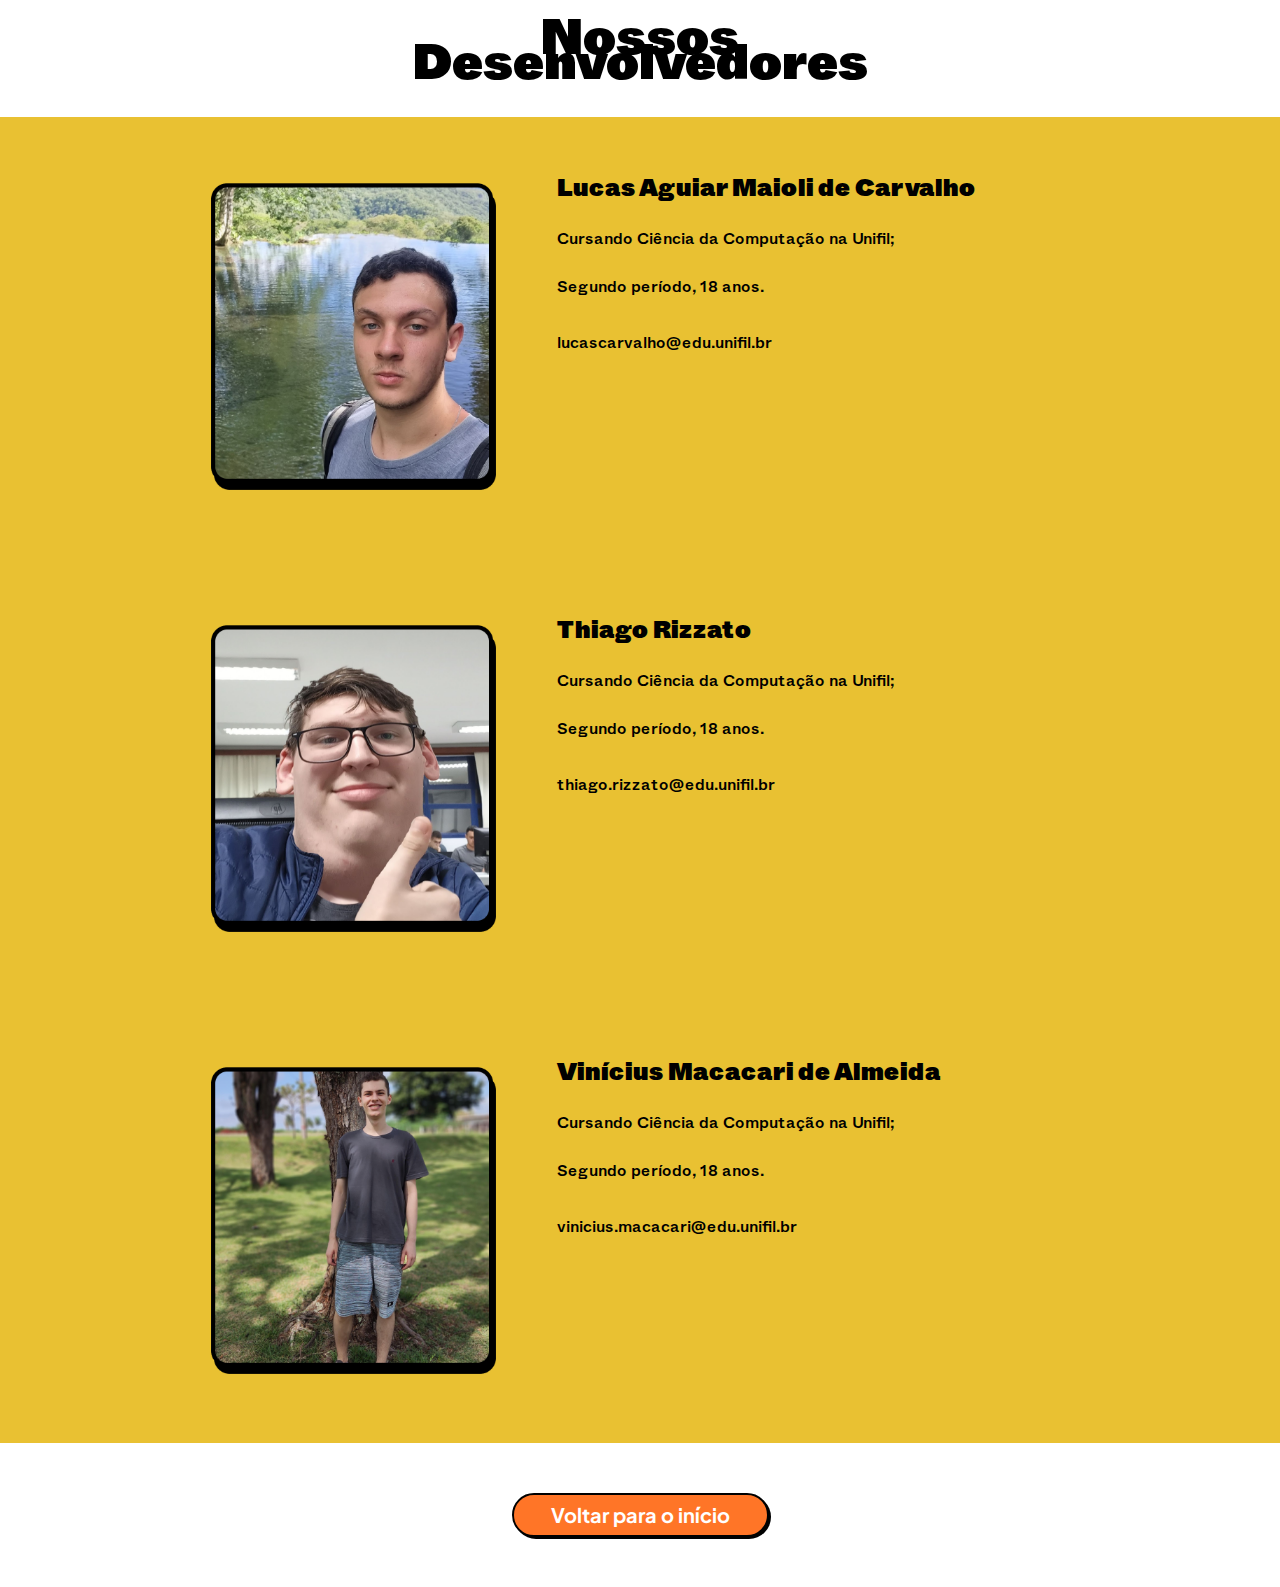
==== larica 2.0/pages/equipe/equipe.html @ a0ed07af "Add files via upload" ====
<!DOCTYPE html>
<html>
  <head>
    <meta charset="UTF-8">
    <title>Larica - Equipe</title>
    <script src="../equipe/equipe.js" defer></script>
    <link rel="stylesheet" type="text/css" href="../../pages/equipe/equipe.css">
    <link href="https://fonts.googleapis.com/css2?family=Roboto:wght@400;700&display=swap" rel="stylesheet">
    <link rel="shortcut icon" href="../../imgs/favicon.png">
  </head>
  <body>
    <div class="div-top">
      <h1 id="tittle">Nossos <br> Desenvolvedores</h1>
    </div>
    <div class="div-medium">
      <div class="div-developers anim" id="lucas">
        <div class="div-dev-img">
          <img src="../../imgs/lucas-aguiar.png" alt="Lucas">
        </div>
        <div class="div-info-dev">
          <h2>Lucas Aguiar Maioli de Carvalho</h2>
          <p>Cursando Ciência da Computação na Unifil;</p>
          <p>Segundo período, 18 anos.</p>  
          <a class="e-mail" href="mailto:lucascarvalho@edu.unifil.br">lucascarvalho@edu.unifil.br</a>
        </div>
      </div>
      <div class="div-developers anim" id="Thiago">
        <div class="div-dev-img">
          <img src="../../imgs/thiago-rizzato.png" alt="Thiago">
        </div>
        <div class="div-info-dev">
          <h2>Thiago Rizzato</h2>
          <p>Cursando Ciência da Computação na Unifil;</p>
          <p>Segundo período, 18 anos.</p>  
          <a class="e-mail" href="mailto:thiago.rizzato@edu.unifil.br">thiago.rizzato@edu.unifil.br</a>
        </div>
      </div>
      <div class="div-developers anim" id="Vinicius">
        <div class="div-dev-img">
          <img src="../../imgs/vinicius-macacari.png" alt="Vinicius">
        </div>
        <div class="div-info-dev">
          <h2>Vinícius Macacari de Almeida</h2>
          <p>Cursando Ciência da Computação na Unifil;</p>
          <p>Segundo período, 18 anos.</p>
          <a class="e-mail" href="mailto:vinicius.macacari@edu.unifil.br">vinicius.macacari@edu.unifil.br</a>
        </div>
      </div>
    </div>
    <div class="div-bottom">
      <a href="../home/home.html" class="voltar-inicio">Voltar para o início</a>
    </div>
  </body>
</html>

<!--

  Equipe: Lucas Aguiar Maioli de Carvalho, Thiago Rizzato e Vinícius Macacari de Almeida

  GitHub: https://github.com/ViniMacacari/VisualClass-PI

-->
---- larica 2.0/pages/equipe/equipe.css ----
/*
    
    Equipe: Lucas Aguiar Maioli de Carvalho, Thiago Rizzato e Vinícius Macacari de Almeida

*/

@font-face {
    font-family: 'Plus Jakarta Sans';
    src: url('../../fonts/PlusJakartaSans-VariableFont_wght.ttf') format('truetype');
    /* adicione outros formatos de arquivo, se necessário */

}

@font-face {
  font-family: 'Whyte';
  src: url('../../fonts/Whyte-Medium.ttf') format('truetype');
}

@font-face {
    font-family: 'Whyte Bold';
    src: url('../../fonts/Whyte-Super.ttf') format('truetype');
  }

/* Scroll */
::-webkit-scrollbar {
    width: 8px;
  }
  
  ::-webkit-scrollbar-track {
    background: #fce48a;
    z-index: 0;
  }
  
  ::-webkit-scrollbar-thumb {
    background: rgb(119, 119, 119);
  }
  
  ::-webkit-scrollbar-thumb:hover {
    background: #555;
  }
/* Scroll */

body {
    margin: 0; /* remove as margens padrão do corpo */
  }

/* Início div-top */

.div-top {
    display: flex;
    justify-content: center; /* centraliza os itens horizontalmente */
    align-items: center; /* centraliza os itens verticalmente */
    height: auto; /* altura da div container */
    width: 100%;
}

h1#tittle {
    font-family: 'Whyte Bold';
    font-style: normal;
    font-size: 50px;
    text-align: center;
    vertical-align: middle;
}

/* Fim div-top */

/* Início div-medium */

.div-medium {
    background-color: #E9C132;
    width: 100%;
    height: auto;
    display: flex;
    flex-direction: column; /* define a direção da flexão como coluna */
    justify-content: start; /* centraliza os itens horizontalmente */
    align-items: start; /* centraliza os itens verticalmente */
}

.div-developers {
    display: flex; /* define o display como flex */
    justify-content: space-between; /* espaça os itens horizontalmente */
    position: relative;
    left: 150px;
}

.div-dev-img {
    scale: 0.7;
}

h2 {
    position: relative;
    font-family: 'Whyte Bold';
    font-style: normal;
    margin-top: 70px;
    margin-bottom: 40px;
}

p {
    position: relative;
    font-family: 'Whyte';
    font-style: normal;
    line-height: 0.5;
    margin-bottom: 40px;
}


a {
    position: relative;
    font-family: 'Whyte';
    font-style: normal;
}

/* Fim div-medium */

/* Início div-bottom */

.div-bottom {
    display: flex;
    width: 100%;
    padding-top: 50px;
    padding-bottom: 50px;
    align-items: center;
    justify-content: center;
}

.voltar-inicio{
    box-sizing: border-box;

    color: white;
    background-color: #FF7527;
    border: 2px solid #000000;
    box-shadow: 2px 2px 0px #000000;
    border-radius: 100px;
    text-decoration: none;
    
    font-family: 'Plus Jakarta Sans';
    font-style: normal;
    font-weight: 700;
    font-size: 20px;
    line-height: 30px;
    /* or 58px */
    
    padding-top: 5px;
    padding-bottom: 5px;
    padding-left: 37px; padding-right: 37px;
    
    transition: transform 0.2s; /* tempo de duração da animação */
}

.voltar-inicio:hover {
    cursor: pointer;
    transform: scale(1.1);
}

.voltar-inicio:active{
    transform: translateY(5px);
}

/* Fim div-bottom */

/* Animação passar o mouse */

.anim {
    transition: transform 0.2s ease;
}

.anim:hover {
    transform: translateX(10px);
}

/* Animação passar o mouse */

/* mailto */

.e-mail {
    text-decoration: none;
    color: #000000;
}

/* mailto */
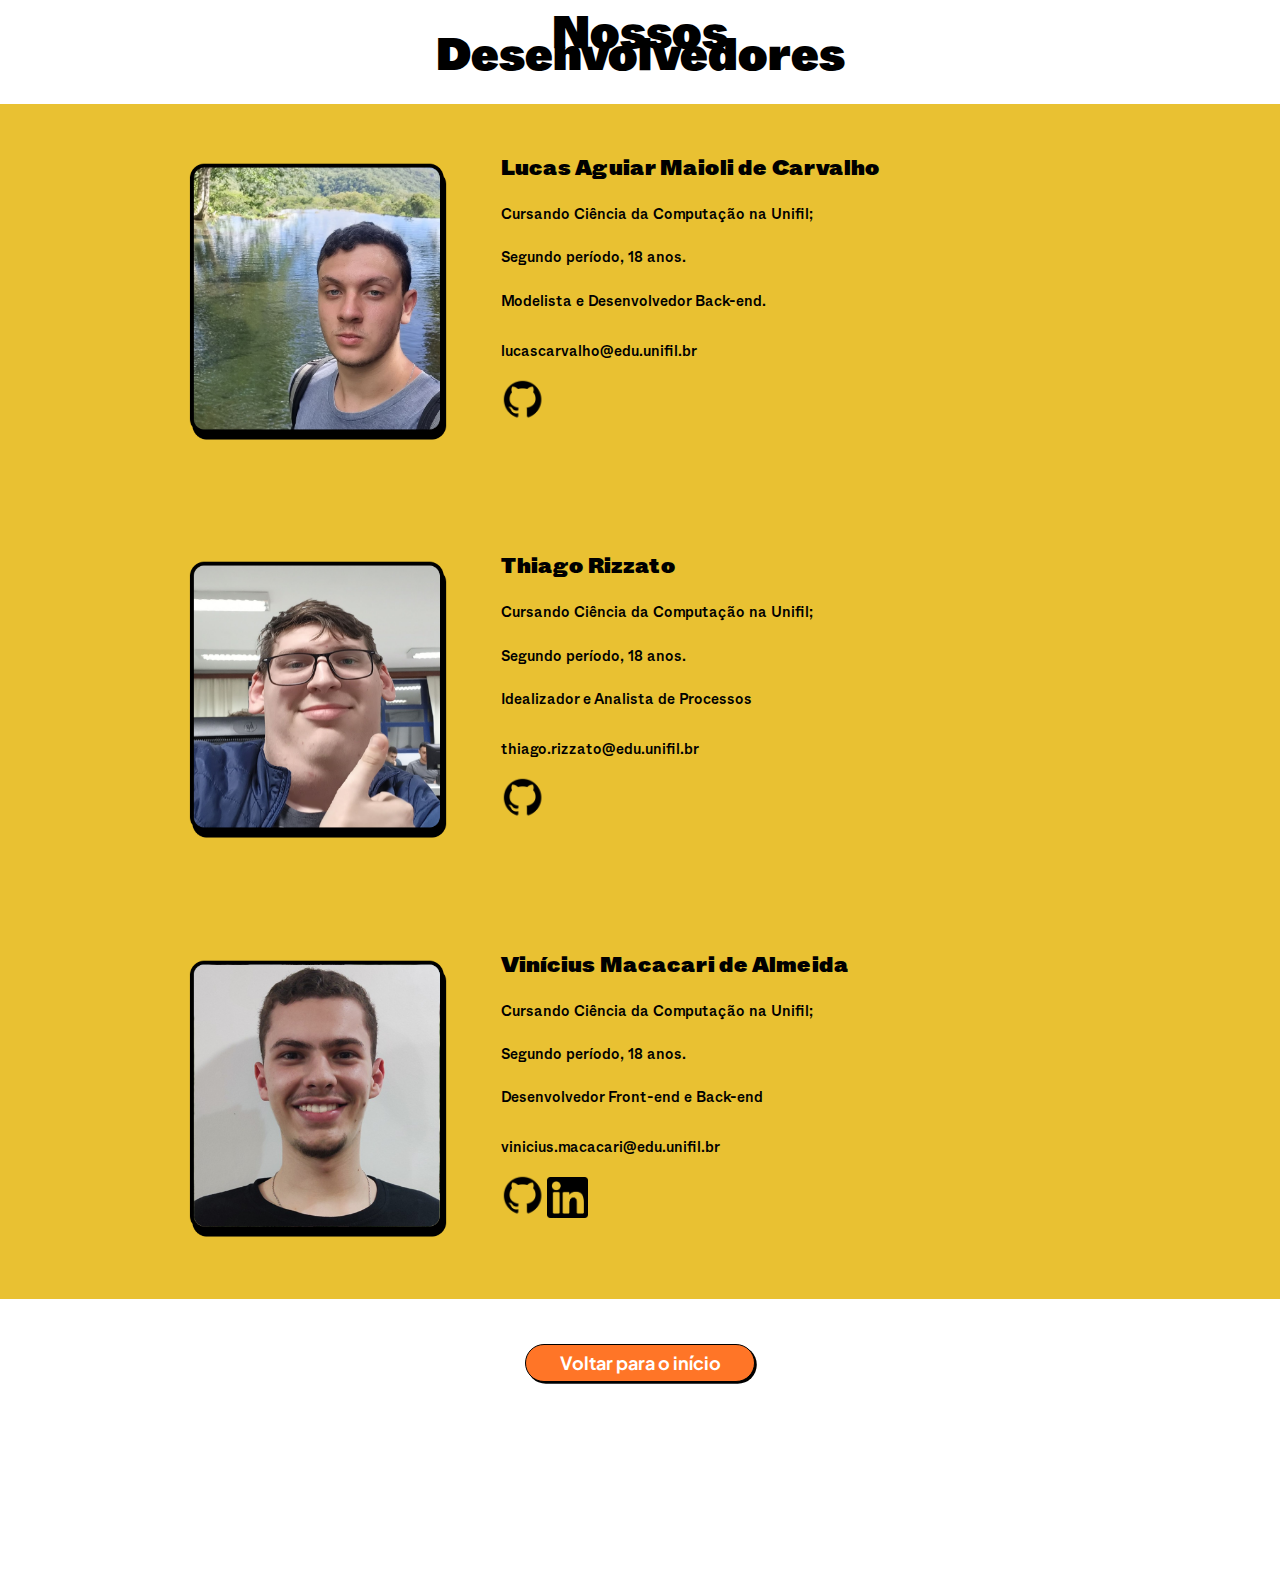
==== commit db7f27f1: "Add files via upload" ====
--- a/larica 2.0/pages/equipe/equipe.html
+++ b/larica 2.0/pages/equipe/equipe.html
@@ -15,41 +15,60 @@
     <div class="div-medium">
       <div class="div-developers anim" id="lucas">
         <div class="div-dev-img">
-          <img src="../../imgs/lucas-aguiar.png" alt="Lucas">
+          <img src="../../imgs/lucas-aguiar.png" id="img-lucas" alt="Lucas">
         </div>
         <div class="div-info-dev">
           <h2>Lucas Aguiar Maioli de Carvalho</h2>
           <p>Cursando Ciência da Computação na Unifil;</p>
-          <p>Segundo período, 18 anos.</p>  
+          <p>Segundo período, 18 anos.</p> 
+          <p>Modelista e Desenvolvedor Back-end.</p>
           <a class="e-mail" href="mailto:lucascarvalho@edu.unifil.br">lucascarvalho@edu.unifil.br</a>
+          <img id="gitlucas" class="github" src="../../imgs/github.png">
         </div>
       </div>
       <div class="div-developers anim" id="Thiago">
         <div class="div-dev-img">
-          <img src="../../imgs/thiago-rizzato.png" alt="Thiago">
+          <img src="../../imgs/thiago-rizzato.png" id="img-rizzato" alt="Thiago">
         </div>
         <div class="div-info-dev">
           <h2>Thiago Rizzato</h2>
           <p>Cursando Ciência da Computação na Unifil;</p>
           <p>Segundo período, 18 anos.</p>  
+          <p>Idealizador e Analista de Processos</p>
           <a class="e-mail" href="mailto:thiago.rizzato@edu.unifil.br">thiago.rizzato@edu.unifil.br</a>
+          <img id="gitrizzato" class="github" src="../../imgs/github.png">
         </div>
       </div>
       <div class="div-developers anim" id="Vinicius">
         <div class="div-dev-img">
-          <img src="../../imgs/vinicius-macacari.png" alt="Vinicius">
+          <img src="../../imgs/vinicius-macacari.png" id="img-vinicius" alt="Vinicius">
         </div>
         <div class="div-info-dev">
           <h2>Vinícius Macacari de Almeida</h2>
           <p>Cursando Ciência da Computação na Unifil;</p>
           <p>Segundo período, 18 anos.</p>
+          <p>Desenvolvedor Front-end e Back-end</p>
           <a class="e-mail" href="mailto:vinicius.macacari@edu.unifil.br">vinicius.macacari@edu.unifil.br</a>
+          <div class="redes-sociais">
+            <img id="gitvini" class="github" src="../../imgs/github.png">
+            <img id="linkedinvini" class="linkedin" src="../../imgs/linkedin.png">
+          </div>
         </div>
       </div>
     </div>
     <div class="div-bottom">
       <a href="../home/home.html" class="voltar-inicio">Voltar para o início</a>
     </div>
+    <!--Dialog-->
+    <dialog id="dialog-sobre" class="dialog-popup">
+      <img src="../../imgs/bolinhas.svg" alt="design" class="bolinhas">
+      <div class="center-popup">
+      <div class="align-aviso">
+        <p class="aviso-popup">Calma lá! Chef, parece que isso não está disponível.</p>
+        <button class="fechar-popup button-anim" id="close-popup">Fechar</button>
+      </div>
+      </div>
+    </dialog>
   </body>
 </html>
 
--- a/larica 2.0/pages/equipe/equipe.css
+++ b/larica 2.0/pages/equipe/equipe.css
@@ -42,7 +42,12 @@
 
 body {
     margin: 0; /* remove as margens padrão do corpo */
-  }
+    overflow-x: hidden;
+  }
+
+button{
+  outline: none;
+}
 
 /* Início div-top */
 
@@ -61,24 +66,22 @@
     text-align: center;
     vertical-align: middle;
 }
-
 /* Fim div-top */
 
 /* Início div-medium */
-
 .div-medium {
     background-color: #E9C132;
-    width: 100%;
     height: auto;
     display: flex;
-    flex-direction: column; /* define a direção da flexão como coluna */
-    justify-content: start; /* centraliza os itens horizontalmente */
-    align-items: start; /* centraliza os itens verticalmente */
+    flex-direction: column;
+    justify-content: start;
+    align-items: start;
 }
 
 .div-developers {
-    display: flex; /* define o display como flex */
-    justify-content: space-between; /* espaça os itens horizontalmente */
+    display: flex;
+    width: 100;
+    justify-content: space-between;
     position: relative;
     left: 150px;
 }
@@ -103,17 +106,14 @@
     margin-bottom: 40px;
 }
 
-
 a {
     position: relative;
     font-family: 'Whyte';
     font-style: normal;
 }
-
 /* Fim div-medium */
 
 /* Início div-bottom */
-
 .div-bottom {
     display: flex;
     width: 100%;
@@ -155,11 +155,9 @@
 .voltar-inicio:active{
     transform: translateY(5px);
 }
-
 /* Fim div-bottom */
 
 /* Animação passar o mouse */
-
 .anim {
     transition: transform 0.2s ease;
 }
@@ -177,4 +175,153 @@
     color: #000000;
 }
 
-/* mailto */+/* mailto */
+
+@media screen and (max-width: 1280px) {
+    body {
+      zoom: 90%;
+    }
+  }
+
+  @media screen and (max-width: 1000px) {
+    body {
+      zoom: 80%;
+    }
+  }
+
+  @media screen and (max-width: 900px) {
+    body {
+      zoom: 60%;
+    }
+  }
+  
+  @media screen and (max-width: 600px){
+    body {
+      zoom: 50%;
+    }
+  }
+
+.github{
+  margin-top: 20px;
+  display: flex;
+  width: 5%;
+  cursor: pointer;
+}
+
+/* Dialogo */
+
+.dialog-popup {
+  box-sizing: border-box;
+
+  background: #FFFFFF;
+  border: 2px solid #000000;
+  box-shadow: 3px 3px 0px 3px #000000;
+  border-radius: 20px;
+
+  align-items: center;
+  justify-content: center;
+
+  height: 50vh;
+  width: 28vw;
+
+  transition: 0.5s;
+
+  overflow: hidden;
+}
+
+.center-popup {
+  display: flex;
+  align-items: center;
+  text-align: center;
+  justify-content: center;
+  flex-direction: column;
+
+  width: 100%;
+  height: 75%;
+}
+
+.bolinhas{
+  scale: 0.7;
+  height: 6%;
+}
+
+.align-aviso {
+  width: 100%;
+  display: flex;
+  align-items: center;
+  justify-content: center;
+  flex-direction: column;
+
+  margin-top: 5%;
+}
+
+.aviso-popup{
+  font-family: 'Whyte';
+  font-style: normal;
+  font-weight: 500;
+  font-size: 2.8vh;
+  line-height: 135.4%;
+  width: 20vw;
+
+  text-align: center;
+
+  color: #000000;
+}
+
+.fechar-popup {
+  box-sizing: border-box;
+
+  font-family: 'Whyte';
+  font-style: normal;
+  font-size: 2.5vw;
+
+  text-align: center;
+
+  width: 20vh;
+  height: 3.5vw;
+
+  color: white;
+  background: #FF0000;
+  border: 3px solid #000000;
+  box-shadow: 3px 3px 0px #000000;
+  border-radius: 146px;
+}
+
+/* Estilização fundo/animação/etc popup */
+
+dialog::backdrop {
+  background-color: #555;
+  opacity: 0.5;
+}
+
+.button-anim {
+  transition: transform 0.1s;
+  user-select: none;
+}
+
+.button-anim:hover {
+  cursor: pointer;
+  transform: scale(1.1);
+}
+
+.button-anim:active{
+  transform: translateY(5px);
+}
+
+img#img-lucas, img#img-rizzato, img#img-vinicius{
+  cursor: pointer;
+}
+
+.redes-sociais{ 
+  display: flex;
+  text-align: left;
+  align-items: center;
+}
+
+.linkedin{
+  margin-top: 20px;
+  display: flex;
+  width: 4.5%;
+  height: 4.5%;
+  cursor: pointer;
+}